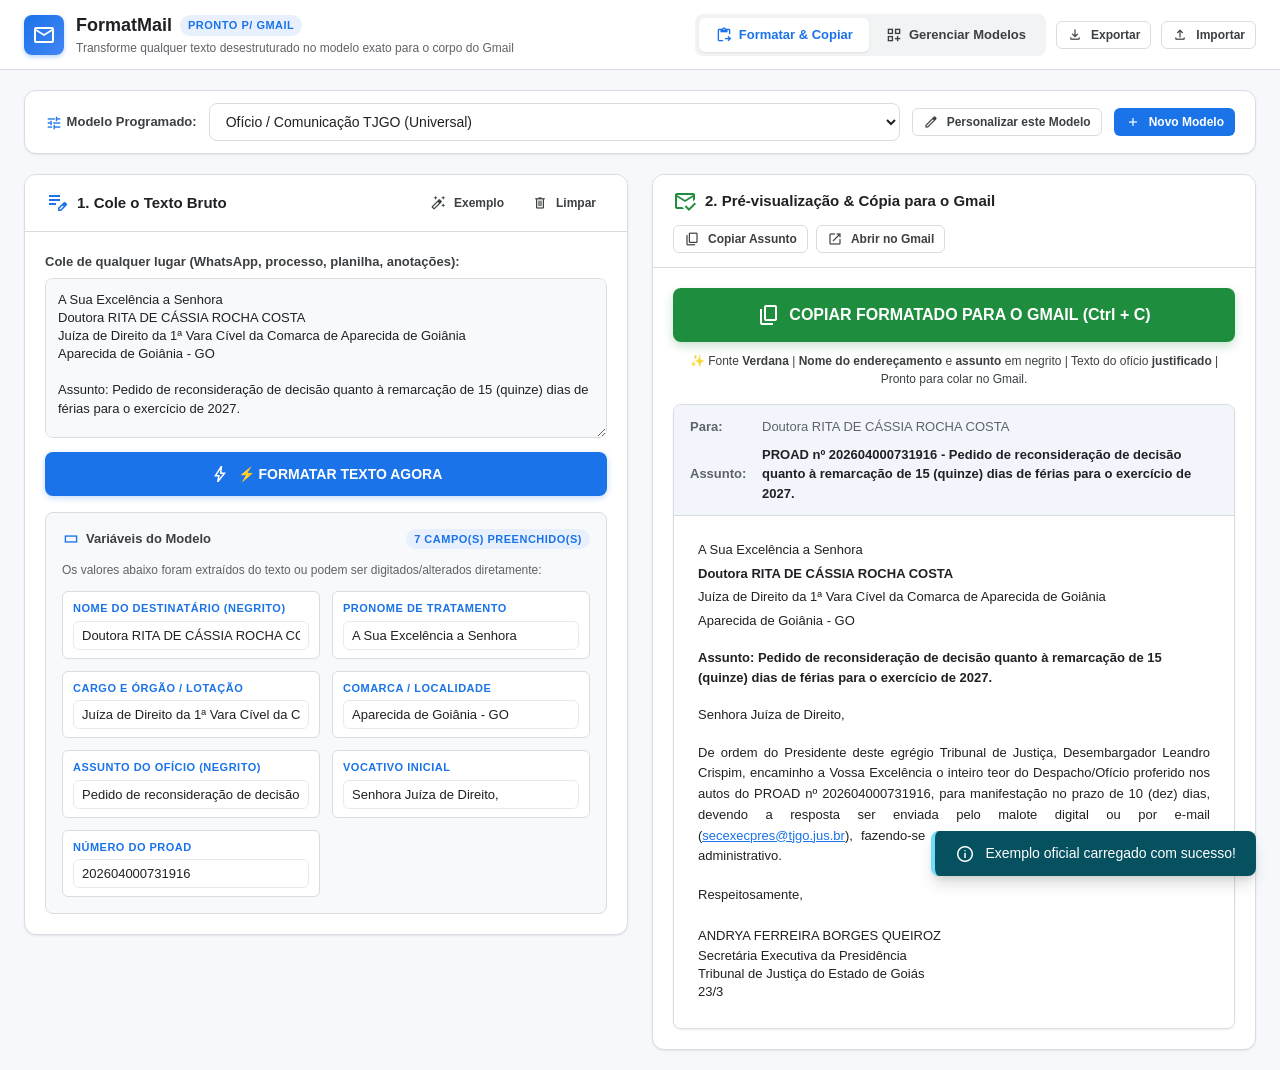
==== index.html @ 94cdde9f "Publicando FormatMail Pro no GitHub" ====
<!DOCTYPE html>
<html lang="pt-BR">
<head>
  <meta charset="UTF-8">
  <meta name="viewport" content="width=device-width, initial-scale=1.0">
  <title>Formatador de Texto para o Gmail</title>
  <link rel="stylesheet" href="styles.css">
  <!-- Ícones do Google Fonts / Material Symbols -->
  <link rel="stylesheet" href="https://fonts.googleapis.com/css2?family=Material+Symbols+Outlined:opsz,wght,FILL,GRAD@20..48,100..700,0..1,-50..200" />
</head>
<body>

  <!-- CABEÇALHO -->
  <header>
    <div class="header-container">
      <div class="brand">
        <div class="brand-icon">
          <span class="material-symbols-outlined">mail</span>
        </div>
        <div class="brand-text">
          <h1>FormatMail <span class="brand-badge">Pronto p/ Gmail</span></h1>
          <p>Transforme qualquer texto desestruturado no modelo exato para o corpo do Gmail</p>
        </div>
      </div>

      <div class="nav-actions">
        <div class="tabs">
          <button id="tabFormatBtn" class="tab-btn active" onclick="switchTab('format')">
            <span class="material-symbols-outlined" style="font-size: 18px;">content_paste_go</span> Formatar & Copiar
          </button>
          <button id="tabManageBtn" class="tab-btn" onclick="switchTab('manage')">
            <span class="material-symbols-outlined" style="font-size: 18px;">dashboard_customize</span> Gerenciar Modelos
          </button>
        </div>

        <button class="btn btn-outline btn-sm" onclick="exportData()" title="Fazer backup dos modelos em arquivo JSON">
          <span class="material-symbols-outlined" style="font-size: 16px;">download</span> Exportar
        </button>
        <button class="btn btn-outline btn-sm" onclick="triggerImport()" title="Importar modelos de um arquivo JSON">
          <span class="material-symbols-outlined" style="font-size: 16px;">upload</span> Importar
        </button>
        <input type="file" id="importFileInput" accept=".json" style="display:none" onchange="importData(event)">
      </div>
    </div>
  </header>

  <!-- CONTEÚDO PRINCIPAL -->
  <main>

    <!-- ABA 1: FORMATAR & COPIAR -->
    <section id="viewFormat">
      <!-- Barra do Modelo Selecionado -->
      <div class="template-bar">
        <label for="templateSelect">
          <span class="material-symbols-outlined" style="font-size: 18px; vertical-align: middle; color: var(--primary);">tune</span>
          Modelo Programado:
        </label>
        <select id="templateSelect" class="template-select" onchange="onTemplateChange()">
          <!-- Preenchido via JavaScript -->
        </select>
        <button class="btn btn-outline btn-sm" onclick="editCurrentTemplate()">
          <span class="material-symbols-outlined" style="font-size: 16px;">edit</span> Personalizar este Modelo
        </button>
        <button class="btn btn-primary btn-sm" onclick="createNewTemplateFromCurrent()">
          <span class="material-symbols-outlined" style="font-size: 16px;">add</span> Novo Modelo
        </button>
      </div>

      <div class="content-grid">
        <!-- COLUNA ESQUERDA: ENTRADA DE TEXTO E CAMPOS -->
        <div class="card">
          <div class="card-header">
            <div class="card-title">
              <span class="material-symbols-outlined" style="color: var(--primary);">edit_note</span>
              1. Cole o Texto Bruto
            </div>
            <div style="display: flex; gap: 6px;">
              <button class="btn btn-ghost btn-sm" onclick="loadSampleText()" title="Preencher com um exemplo de texto">
                <span class="material-symbols-outlined" style="font-size: 16px;">auto_fix_high</span> Exemplo
              </button>
              <button class="btn btn-ghost btn-sm" onclick="clearInputText()" title="Limpar todo o texto">
                <span class="material-symbols-outlined" style="font-size: 16px;">delete_outline</span> Limpar
              </button>
            </div>
          </div>

          <div class="card-body">
            <div class="input-group">
              <span class="input-label">
                Cole de qualquer lugar (WhatsApp, processo, planilha, anotações):
              </span>
              <textarea 
                id="rawTextInput" 
                class="textarea-raw" 
                placeholder="Cole de qualquer jeito. Exemplo:&#10;&#10;A Sua Excelência a Senhora&#10;ANAUARA CUNHA RODRIGUES&#10;Gestora master da UPJ das Varas Cíveis da Comarca de Rio Verde&#10;Rio Verde - GO&#10;&#10;Assunto: Agradecimento – Sugestão de aprimoramento da Plataforma AGAIA.&#10;&#10;Senhora Gestora,&#10;...&#10;&#10;O sistema detecta tudo automaticamente e monta no modelo oficial!"
                oninput="onRawInputChanged()"
                onpaste="setTimeout(onRawInputChanged, 50)"
              ></textarea>
              <button type="button" class="btn btn-primary" onclick="executeFormatting()" style="margin-top: 8px; width: 100%; font-weight: 700; padding: 11px; font-size: 14px; box-shadow: 0 2px 6px rgba(26,115,232,0.25);">
                <span class="material-symbols-outlined" style="font-size: 20px;">bolt</span>
                ⚡ FORMATAR TEXTO AGORA
              </button>
            </div>

            <!-- Campos Variáveis Detectados -->
            <div class="variables-container">
              <div class="variables-header">
                <div class="variables-title">
                  <span class="material-symbols-outlined" style="font-size: 18px; color: var(--primary);">variables</span>
                  Variáveis do Modelo
                </div>
                <span id="varsCountBadge" class="brand-badge">0 campos</span>
              </div>
              <p style="font-size: 12px; color: var(--gray-500); margin-bottom: 12px;">
                Os valores abaixo foram extraídos do texto ou podem ser digitados/alterados diretamente:
              </p>
              <div id="variablesFieldsGrid" class="variables-grid">
                <!-- Preenchido dinamicamente -->
              </div>
            </div>
          </div>
        </div>

        <!-- COLUNA DIREITA: PREVIEW DO GMAIL & BOTÃO DE CÓPIA -->
        <div class="card">
          <div class="card-header">
            <div class="card-title">
              <span class="material-symbols-outlined" style="color: var(--success);">mark_email_read</span>
              2. Pré-visualização & Cópia para o Gmail
            </div>
            <div style="display: flex; gap: 8px;">
              <button class="btn btn-outline btn-sm" onclick="copySubjectToClipboard()" title="Copiar apenas a linha de assunto do e-mail">
                <span class="material-symbols-outlined" style="font-size: 16px;">content_copy</span> Copiar Assunto
              </button>
              <button class="btn btn-outline btn-sm" onclick="openDirectlyInGmail()" title="Abrir janela de composição no Gmail com o texto pronto">
                <span class="material-symbols-outlined" style="font-size: 16px;">open_in_new</span> Abrir no Gmail
              </button>
            </div>
          </div>

          <div class="card-body">
            <!-- Botão Gigante de Cópia -->
            <button class="btn btn-success btn-lg" onclick="copyFormattedBodyToClipboard()" style="width: 100%; font-size: 16px; font-weight: 700; padding: 14px 20px; box-shadow: 0 4px 10px rgba(30,142,62,0.25);">
              <span class="material-symbols-outlined" style="font-size: 24px;">content_copy</span>
              COPIAR FORMATADO PARA O GMAIL (Ctrl + C)
            </button>
            <p style="font-size: 12px; color: var(--gray-700); text-align: center; margin-top: -6px; font-weight: 500;">
              ✨ Fonte <b>Verdana</b> | <b>Nome do endereçamento</b> e <b>assunto</b> em negrito | Texto do ofício <b>justificado</b> | Pronto para colar no Gmail.
            </p>

            <!-- Moldura Estilo Gmail -->
            <div class="gmail-preview-container">
              <div class="gmail-header-bar">
                <div class="gmail-meta-row">
                  <span class="gmail-meta-label">Para:</span>
                  <span id="previewRecipient" class="gmail-meta-value" style="color: var(--gray-500); font-weight: normal;">(Definido no Gmail ou no modelo)</span>
                </div>
                <div class="gmail-meta-row">
                  <span class="gmail-meta-label">Assunto:</span>
                  <span id="previewSubject" class="gmail-meta-value">-</span>
                </div>
              </div>

              <!-- Corpo do Gmail editável na pré-visualização -->
              <div id="gmailPreviewBody" class="gmail-body-area" contenteditable="true" oninput="onPreviewBodyEdited()" title="Você também pode editar diretamente aqui antes de copiar!">
                <!-- Conteúdo renderizado via JavaScript -->
              </div>
            </div>
          </div>
        </div>
      </div>
    </section>

    <!-- ABA 2: GERENCIAR & PROGRAMAR MODELOS -->
    <section id="viewManage" style="display: none;">
      <div class="card">
        <div class="card-header">
          <div class="card-title">
            <span class="material-symbols-outlined" style="color: var(--primary);">settings_suggest</span>
            Configuração e Programação de Modelos
          </div>
          <div style="display: flex; gap: 8px;">
            <button class="btn btn-outline btn-sm" onclick="resetDefaultTemplates()">
              <span class="material-symbols-outlined" style="font-size: 16px;">restart_alt</span> Restaurar Modelos Padrão
            </button>
            <button class="btn btn-primary btn-sm" onclick="createNewTemplate()">
              <span class="material-symbols-outlined" style="font-size: 16px;">add</span> Criar Novo Modelo
            </button>
          </div>
        </div>

        <div class="card-body">
          <div class="template-manager">
            <!-- Coluna de Seleção de Modelos -->
            <div>
              <h3 style="font-size: 13px; font-weight: 700; color: var(--gray-700); margin-bottom: 8px;">Seus Modelos Salvos:</h3>
              <div id="templatesListContainer" class="template-list">
                <!-- Preenchido via JavaScript -->
              </div>
            </div>

            <!-- Coluna do Editor do Modelo -->
            <div style="display: flex; flex-direction: column; gap: 14px;">
              <div style="display: flex; justify-content: space-between; align-items: center;">
                <h3 id="editingModelTitle" style="font-size: 15px; font-weight: 700; color: var(--gray-800);">Editar Modelo</h3>
                <div style="display: flex; gap: 8px;">
                  <button class="btn btn-outline btn-sm" onclick="duplicateCurrentTemplate()" title="Criar uma cópia deste modelo">
                    <span class="material-symbols-outlined" style="font-size: 16px;">content_copy</span> Duplicar
                  </button>
                  <button class="btn btn-danger btn-sm" onclick="deleteCurrentTemplate()" title="Excluir este modelo">
                    <span class="material-symbols-outlined" style="font-size: 16px;">delete</span> Excluir
                  </button>
                </div>
              </div>

              <!-- Metadados do Modelo -->
              <div style="display: grid; grid-template-columns: 1fr 1fr; gap: 12px;">
                <div class="input-group">
                  <label class="input-label" for="editTemplateName">Nome do Modelo:</label>
                  <input type="text" id="editTemplateName" class="var-input" placeholder="Ex: Comunicação Processual">
                </div>
                <div class="input-group">
                  <label class="input-label" for="editTemplateDesc">Descrição Rápida:</label>
                  <input type="text" id="editTemplateDesc" class="var-input" placeholder="Ex: Para intimações de advogados">
                </div>
              </div>

              <div class="input-group">
                <label class="input-label" for="editTemplateSubject">
                  Assunto Padrão para o Gmail (suporta variáveis como {processo}):
                </label>
                <input type="text" id="editTemplateSubject" class="var-input" placeholder="Ex: [TJGO] Notificação dos Autos nº {processo} - {nome}">
              </div>

              <!-- Tags de Variáveis Rápidas -->
              <div style="background-color: var(--gray-50); border: 1px solid var(--border); border-radius: var(--radius-md); padding: 12px;">
                <div style="display: flex; justify-content: space-between; align-items: center; margin-bottom: 8px;">
                  <span style="font-size: 12px; font-weight: 700; color: var(--gray-700);">
                    Inserir Variáveis no Texto (clique para inserir na posição do cursor):
                  </span>
                  <div style="display: flex; gap: 6px;">
                    <input type="text" id="newVarNameInput" placeholder="nome_campo" style="padding: 3px 8px; font-size: 12px; border: 1px solid var(--border); border-radius: 4px; width: 130px;">
                    <button class="btn btn-outline btn-sm" style="padding: 3px 8px; font-size: 11px;" onclick="addCustomVariableTag()">+ Criar Tag</button>
                  </div>
                </div>
                <div id="variableTagsContainer" style="display: flex; flex-wrap: wrap; gap: 8px;">
                  <!-- Tags dinâmicas -->
                </div>
              </div>

              <!-- Barra de Ferramentas de Formatação Rica -->
              <div class="input-group">
                <label class="input-label">Corpo Programado do E-mail:</label>
                
                <div class="editor-toolbar">
                  <button type="button" class="tool-btn" onclick="execEditorCmd('bold')" title="Negrito">
                    <b>B</b>
                  </button>
                  <button type="button" class="tool-btn" onclick="execEditorCmd('italic')" title="Itálico">
                    <i>I</i>
                  </button>
                  <button type="button" class="tool-btn" onclick="execEditorCmd('underline')" title="Sublinhado">
                    <u>U</u>
                  </button>
                  <div class="tool-sep"></div>
                  <button type="button" class="tool-btn" onclick="execEditorCmd('formatBlock', '<h3>')" title="Título">
                    Título
                  </button>
                  <button type="button" class="tool-btn" onclick="execEditorCmd('formatBlock', '<p>')" title="Parágrafo Normal">
                    Texto
                  </button>
                  <div class="tool-sep"></div>
                  <button type="button" class="tool-btn" onclick="execEditorCmd('insertUnorderedList')" title="Lista com Marcadores">
                    • Lista
                  </button>
                  <button type="button" class="tool-btn" onclick="execEditorCmd('insertOrderedList')" title="Lista Numerada">
                    1. Numérica
                  </button>
                  <div class="tool-sep"></div>
                  <button type="button" class="tool-btn" onclick="insertGmailQuoteBox()" title="Caixa de Destaque Azul (estilo Google)">
                    🟦 Caixa Destaque
                  </button>
                  <button type="button" class="tool-btn" onclick="insertGmailAlertBox()" title="Caixa de Aviso Amarela">
                    🟨 Caixa Alerta
                  </button>
                  <button type="button" class="tool-btn" onclick="insertGmailTable()" title="Tabela Estilizada">
                    📊 Tabela
                  </button>
                  <button type="button" class="tool-btn" onclick="insertGmailSignature()" title="Bloco de Assinatura">
                    ✍️ Assinatura
                  </button>
                </div>

                <!-- Editor Visual do Modelo -->
                <div id="templateBodyEditor" class="template-body-editor" contenteditable="true">
                  <!-- Conteúdo HTML do Modelo -->
                </div>
              </div>

              <!-- Regras Automáticas das Variáveis -->
              <div style="background-color: var(--gray-50); border: 1px solid var(--border); border-radius: var(--radius-md); padding: 14px;">
                <div style="font-size: 13px; font-weight: 700; color: var(--gray-700); margin-bottom: 8px;">
                  ⚙️ Regras de Limpeza / Formatação Automática por Campo:
                </div>
                <div id="varRulesContainer" style="display: flex; flex-direction: column; gap: 8px; font-size: 13px;">
                  <!-- Regras dinâmicas para cada variável encontrada -->
                </div>
              </div>

              <!-- Ações do Editor -->
              <div style="display: flex; justify-content: flex-end; gap: 12px; margin-top: 8px;">
                <button class="btn btn-outline" onclick="switchTab('format')">Cancelar / Voltar</button>
                <button class="btn btn-primary" onclick="saveCurrentTemplate()">
                  <span class="material-symbols-outlined" style="font-size: 18px;">save</span> Salvar Alterações no Modelo
                </button>
              </div>
            </div>
          </div>
        </div>
      </div>
    </section>

  </main>

  <!-- TOAST CONTAINER -->
  <div id="toastContainer" class="toast-container"></div>

  <!-- JAVASCRIPT -->
  <script src="app.js"></script>
</body>
</html>
---- styles.css ----
/* Estilos para o Formatador Gmail Express */
:root {
  --primary: #1a73e8;
  --primary-hover: #1557b0;
  --primary-light: #e8f0fe;
  --success: #1e8e3e;
  --success-hover: #137333;
  --success-light: #e6f4ea;
  --warning: #f9ab00;
  --warning-light: #fef7e0;
  --danger: #d93025;
  --danger-light: #fce8e6;
  --gray-50: #f8f9fa;
  --gray-100: #f1f3f4;
  --gray-200: #e8eaed;
  --gray-300: #dadce0;
  --gray-500: #5f6368;
  --gray-700: #3c4043;
  --gray-800: #202124;
  --border: #dadce0;
  --shadow-sm: 0 1px 2px 0 rgba(60,64,67,0.1);
  --shadow-md: 0 4px 6px -1px rgba(60,64,67,0.15), 0 2px 4px -1px rgba(60,64,67,0.1);
  --shadow-lg: 0 10px 15px -3px rgba(60,64,67,0.2), 0 4px 6px -2px rgba(60,64,67,0.1);
  --radius-sm: 6px;
  --radius-md: 8px;
  --radius-lg: 12px;
}

* {
  box-sizing: border-box;
  margin: 0;
  padding: 0;
}

body {
  font-family: -apple-system, BlinkMacSystemFont, "Segoe UI", Roboto, "Helvetica Neue", Arial, sans-serif;
  background-color: #f6f8fc;
  color: var(--gray-800);
  line-height: 1.5;
  min-height: 100vh;
  display: flex;
  flex-direction: column;
}

/* Header */
header {
  background-color: #ffffff;
  border-bottom: 1px solid var(--border);
  padding: 12px 24px;
  position: sticky;
  top: 0;
  z-index: 100;
}

.header-container {
  max-width: 1600px;
  margin: 0 auto;
  display: flex;
  justify-content: space-between;
  align-items: center;
  flex-wrap: wrap;
  gap: 16px;
}

.brand {
  display: flex;
  align-items: center;
  gap: 12px;
}

.brand-icon {
  width: 40px;
  height: 40px;
  background: linear-gradient(135deg, #1a73e8, #4285f4);
  color: white;
  border-radius: var(--radius-md);
  display: flex;
  align-items: center;
  justify-content: center;
  font-size: 22px;
  box-shadow: 0 2px 4px rgba(26,115,232,0.3);
}

.brand-text h1 {
  font-size: 18px;
  font-weight: 700;
  color: var(--gray-800);
  display: flex;
  align-items: center;
  gap: 8px;
}

.brand-badge {
  font-size: 11px;
  font-weight: 600;
  background-color: var(--primary-light);
  color: var(--primary);
  padding: 2px 8px;
  border-radius: 12px;
  text-transform: uppercase;
  letter-spacing: 0.5px;
}

.brand-text p {
  font-size: 12px;
  color: var(--gray-500);
}

.nav-actions {
  display: flex;
  align-items: center;
  gap: 10px;
}

/* Tabs */
.tabs {
  display: flex;
  background-color: var(--gray-100);
  padding: 4px;
  border-radius: var(--radius-md);
}

.tab-btn {
  padding: 8px 16px;
  font-size: 13px;
  font-weight: 600;
  border: none;
  background: transparent;
  color: var(--gray-700);
  border-radius: var(--radius-sm);
  cursor: pointer;
  display: flex;
  align-items: center;
  gap: 6px;
  transition: all 0.2s ease;
}

.tab-btn.active {
  background-color: #ffffff;
  color: var(--primary);
  box-shadow: var(--shadow-sm);
}

.tab-btn:hover:not(.active) {
  color: var(--gray-800);
  background-color: rgba(255,255,255,0.5);
}

/* Botões */
.btn {
  display: inline-flex;
  align-items: center;
  justify-content: center;
  gap: 8px;
  padding: 8px 16px;
  font-size: 13px;
  font-weight: 600;
  border-radius: var(--radius-md);
  border: 1px solid transparent;
  cursor: pointer;
  transition: all 0.2s ease;
  white-space: nowrap;
}

.btn-primary {
  background-color: var(--primary);
  color: #ffffff;
}
.btn-primary:hover {
  background-color: var(--primary-hover);
  box-shadow: 0 2px 4px rgba(26,115,232,0.3);
}

.btn-success {
  background-color: var(--success);
  color: #ffffff;
}
.btn-success:hover {
  background-color: var(--success-hover);
  box-shadow: 0 2px 4px rgba(30,142,62,0.3);
}

.btn-outline {
  background-color: #ffffff;
  border-color: var(--border);
  color: var(--gray-700);
}
.btn-outline:hover {
  background-color: var(--gray-50);
  border-color: var(--gray-500);
  color: var(--gray-800);
}

.btn-ghost {
  background: transparent;
  color: var(--gray-700);
}
.btn-ghost:hover {
  background-color: var(--gray-100);
  color: var(--gray-800);
}

.btn-danger {
  background-color: var(--danger-light);
  color: var(--danger);
  border-color: rgba(217,48,37,0.2);
}
.btn-danger:hover {
  background-color: var(--danger);
  color: #ffffff;
}

.btn-sm {
  padding: 5px 10px;
  font-size: 12px;
  border-radius: var(--radius-sm);
}

.btn-lg {
  padding: 12px 24px;
  font-size: 15px;
}

/* Layout Principal */
main {
  flex: 1;
  max-width: 1600px;
  margin: 0 auto;
  width: 100%;
  padding: 20px 24px;
}

.content-grid {
  display: grid;
  grid-template-columns: 1fr 1fr;
  gap: 24px;
  align-items: start;
}

@media (max-width: 1100px) {
  .content-grid {
    grid-template-columns: 1fr;
  }
}

/* Card */
.card {
  background-color: #ffffff;
  border: 1px solid var(--border);
  border-radius: var(--radius-lg);
  box-shadow: var(--shadow-sm);
  overflow: hidden;
  display: flex;
  flex-direction: column;
}

.card-header {
  padding: 14px 20px;
  background-color: #ffffff;
  border-bottom: 1px solid var(--border);
  display: flex;
  justify-content: space-between;
  align-items: center;
  flex-wrap: wrap;
  gap: 12px;
}

.card-title {
  font-size: 15px;
  font-weight: 700;
  color: var(--gray-800);
  display: flex;
  align-items: center;
  gap: 8px;
}

.card-body {
  padding: 20px;
  display: flex;
  flex-direction: column;
  gap: 16px;
}

/* Template Selector Bar */
.template-bar {
  display: flex;
  align-items: center;
  gap: 12px;
  background-color: #ffffff;
  padding: 12px 20px;
  border-radius: var(--radius-lg);
  border: 1px solid var(--border);
  margin-bottom: 20px;
  box-shadow: var(--shadow-sm);
  flex-wrap: wrap;
}

.template-bar label {
  font-size: 13px;
  font-weight: 700;
  color: var(--gray-700);
  white-space: nowrap;
}

.template-select {
  flex: 1;
  min-width: 250px;
  padding: 9px 12px;
  border-radius: var(--radius-md);
  border: 1px solid var(--border);
  font-size: 14px;
  color: var(--gray-800);
  background-color: #ffffff;
  outline: none;
  font-weight: 500;
  transition: border-color 0.2s;
}

.template-select:focus {
  border-color: var(--primary);
  box-shadow: 0 0 0 2px var(--primary-light);
}

/* Entrada de Texto */
.input-group {
  display: flex;
  flex-direction: column;
  gap: 6px;
}

.input-label {
  font-size: 13px;
  font-weight: 600;
  color: var(--gray-700);
  display: flex;
  justify-content: space-between;
  align-items: center;
}

.textarea-raw {
  width: 100%;
  min-height: 160px;
  padding: 12px;
  border: 1px solid var(--border);
  border-radius: var(--radius-md);
  font-family: inherit;
  font-size: 13px;
  color: var(--gray-800);
  resize: vertical;
  background-color: var(--gray-50);
  transition: all 0.2s ease;
  line-height: 1.4;
}

.textarea-raw:focus {
  outline: none;
  background-color: #ffffff;
  border-color: var(--primary);
  box-shadow: 0 0 0 3px var(--primary-light);
}

/* Campos de Variáveis Extraídas */
.variables-container {
  border: 1px solid var(--border);
  border-radius: var(--radius-md);
  background-color: var(--gray-50);
  padding: 16px;
}

.variables-header {
  display: flex;
  justify-content: space-between;
  align-items: center;
  margin-bottom: 12px;
}

.variables-title {
  font-size: 13px;
  font-weight: 700;
  color: var(--gray-700);
  display: flex;
  align-items: center;
  gap: 6px;
}

.variables-grid {
  display: grid;
  grid-template-columns: repeat(auto-fill, minmax(240px, 1fr));
  gap: 12px;
}

.var-field {
  display: flex;
  flex-direction: column;
  gap: 4px;
  background: #ffffff;
  padding: 8px 10px;
  border-radius: var(--radius-sm);
  border: 1px solid var(--border);
}

.var-field-name {
  font-size: 11px;
  font-weight: 700;
  color: var(--primary);
  text-transform: uppercase;
  letter-spacing: 0.5px;
  display: flex;
  justify-content: space-between;
}

.var-input {
  width: 100%;
  padding: 6px 8px;
  border: 1px solid var(--gray-200);
  border-radius: var(--radius-sm);
  font-size: 13px;
  color: var(--gray-800);
  outline: none;
  background-color: #ffffff;
  font-family: inherit;
}

.var-input:focus {
  border-color: var(--primary);
  box-shadow: 0 0 0 2px var(--primary-light);
}

/* Preview do Gmail */
.gmail-preview-container {
  border: 1px solid var(--border);
  border-radius: var(--radius-md);
  background: #ffffff;
  box-shadow: var(--shadow-sm);
  display: flex;
  flex-direction: column;
  overflow: hidden;
}

.gmail-header-bar {
  background-color: #f2f6fc;
  padding: 12px 16px;
  border-bottom: 1px solid var(--border);
  display: flex;
  flex-direction: column;
  gap: 8px;
}

.gmail-meta-row {
  display: flex;
  align-items: center;
  gap: 12px;
  font-size: 13px;
}

.gmail-meta-label {
  color: var(--gray-500);
  font-weight: 600;
  width: 60px;
}

.gmail-meta-value {
  color: var(--gray-800);
  font-weight: 600;
  flex: 1;
}

.gmail-body-area {
  padding: 24px;
  min-height: 380px;
  max-height: 550px;
  overflow-y: auto;
  font-family: Verdana, Geneva, sans-serif;
  font-size: 13px;
  line-height: 1.6;
  color: #202124;
  outline: none;
  background-color: #ffffff;
}

.gmail-body-area:focus {
  background-color: #fafbfd;
}

/* Estilos de conteúdo interno do Gmail */
.gmail-quote-box {
  background-color: #f1f3f4;
  border-left: 4px solid #1a73e8;
  padding: 12px 16px;
  margin: 14px 0;
  border-radius: 0 6px 6px 0;
  color: #3c4043;
}

.gmail-alert-box {
  background-color: #fef7e0;
  border-left: 4px solid #f9ab00;
  padding: 12px 16px;
  margin: 14px 0;
  border-radius: 0 6px 6px 0;
  color: #5f370e;
}

.gmail-table {
  width: 100%;
  border-collapse: collapse;
  margin: 14px 0;
  font-size: 13px;
}

.gmail-table th {
  background-color: #f1f3f4;
  color: #202124;
  font-weight: 600;
  padding: 10px 12px;
  border: 1px solid #dadce0;
  text-align: left;
}

.gmail-table td {
  padding: 8px 12px;
  border: 1px solid #dadce0;
  color: #3c4043;
}

.gmail-table tr:nth-child(even) td {
  background-color: #f8f9fa;
}

.gmail-signature {
  margin-top: 24px;
  padding-top: 14px;
  border-top: 1px solid #e0e0e0;
  color: #5f6368;
  font-size: 13px;
  line-height: 1.4;
}

/* Editor de Modelos (Gerenciador) */
.template-manager {
  display: grid;
  grid-template-columns: 320px 1fr;
  gap: 24px;
}

@media (max-width: 900px) {
  .template-manager {
    grid-template-columns: 1fr;
  }
}

.template-list {
  display: flex;
  flex-direction: column;
  gap: 8px;
  max-height: 600px;
  overflow-y: auto;
}

.template-list-item {
  padding: 12px 16px;
  border: 1px solid var(--border);
  border-radius: var(--radius-md);
  background-color: #ffffff;
  cursor: pointer;
  transition: all 0.2s ease;
  display: flex;
  justify-content: space-between;
  align-items: center;
}

.template-list-item:hover {
  border-color: var(--primary);
  background-color: var(--gray-50);
}

.template-list-item.active {
  border-color: var(--primary);
  background-color: var(--primary-light);
}

.template-item-title {
  font-weight: 600;
  font-size: 14px;
  color: var(--gray-800);
}

.template-item-desc {
  font-size: 12px;
  color: var(--gray-500);
  margin-top: 2px;
}

.editor-toolbar {
  display: flex;
  flex-wrap: wrap;
  gap: 6px;
  padding: 8px;
  background-color: var(--gray-100);
  border: 1px solid var(--border);
  border-radius: var(--radius-md) var(--radius-md) 0 0;
  border-bottom: none;
}

.tool-btn {
  background: #ffffff;
  border: 1px solid var(--gray-300);
  border-radius: var(--radius-sm);
  padding: 5px 10px;
  font-size: 12px;
  cursor: pointer;
  color: var(--gray-700);
  font-weight: 600;
  display: flex;
  align-items: center;
  gap: 4px;
  transition: all 0.15s;
}

.tool-btn:hover {
  background-color: var(--gray-50);
  border-color: var(--gray-500);
  color: var(--gray-800);
}

.tool-sep {
  width: 1px;
  background-color: var(--gray-300);
  margin: 0 4px;
}

.template-body-editor {
  min-height: 300px;
  padding: 16px;
  border: 1px solid var(--border);
  border-radius: 0 0 var(--radius-md) var(--radius-md);
  font-family: inherit;
  font-size: 14px;
  line-height: 1.6;
  background-color: #ffffff;
  outline: none;
  overflow-y: auto;
}

.template-body-editor:focus {
  border-color: var(--primary);
  box-shadow: 0 0 0 2px var(--primary-light);
}

/* Toast Notification */
.toast-container {
  position: fixed;
  bottom: 24px;
  right: 24px;
  z-index: 1000;
  display: flex;
  flex-direction: column;
  gap: 8px;
  pointer-events: none;
}

.toast {
  background-color: #323232;
  color: #ffffff;
  padding: 12px 20px;
  border-radius: var(--radius-md);
  font-size: 14px;
  font-weight: 500;
  box-shadow: var(--shadow-lg);
  display: flex;
  align-items: center;
  gap: 10px;
  animation: slideIn 0.3s cubic-bezier(0.16, 1, 0.3, 1) forwards;
  pointer-events: auto;
}

.toast.toast-success {
  background-color: #0f5132;
  border-left: 4px solid #75b798;
}

.toast.toast-info {
  background-color: #055160;
  border-left: 4px solid #6edff6;
}

@keyframes slideIn {
  from {
    opacity: 0;
    transform: translateY(20px);
  }
  to {
    opacity: 1;
    transform: translateY(0);
  }
}

/* Modals */
.modal-overlay {
  position: fixed;
  inset: 0;
  background-color: rgba(32,33,36,0.6);
  backdrop-filter: blur(2px);
  display: flex;
  align-items: center;
  justify-content: center;
  z-index: 500;
  padding: 16px;
}

.modal-content {
  background: #ffffff;
  border-radius: var(--radius-lg);
  max-width: 600px;
  width: 100%;
  box-shadow: var(--shadow-lg);
  overflow: hidden;
  display: flex;
  flex-direction: column;
  animation: modalScale 0.2s ease-out;
}

@keyframes modalScale {
  from { opacity: 0; transform: scale(0.96); }
  to { opacity: 1; transform: scale(1); }
}

.modal-header {
  padding: 16px 20px;
  border-bottom: 1px solid var(--border);
  display: flex;
  justify-content: space-between;
  align-items: center;
}

.modal-title {
  font-size: 16px;
  font-weight: 700;
  color: var(--gray-800);
}

.modal-body {
  padding: 20px;
  display: flex;
  flex-direction: column;
  gap: 16px;
  max-height: 70vh;
  overflow-y: auto;
}

.modal-footer {
  padding: 14px 20px;
  border-top: 1px solid var(--border);
  display: flex;
  justify-content: flex-end;
  gap: 10px;
  background-color: var(--gray-50);
}

.tag-badge {
  display: inline-flex;
  align-items: center;
  gap: 4px;
  background-color: var(--primary-light);
  color: var(--primary);
  padding: 4px 10px;
  border-radius: 12px;
  font-size: 12px;
  font-weight: 600;
  cursor: pointer;
  user-select: none;
  transition: all 0.15s;
}

.tag-badge:hover {
  background-color: #d2e3fc;
  transform: translateY(-1px);
}

.badge-counter {
  background: var(--primary);
  color: white;
  border-radius: 10px;
  padding: 1px 6px;
  font-size: 11px;
  font-weight: 700;
}
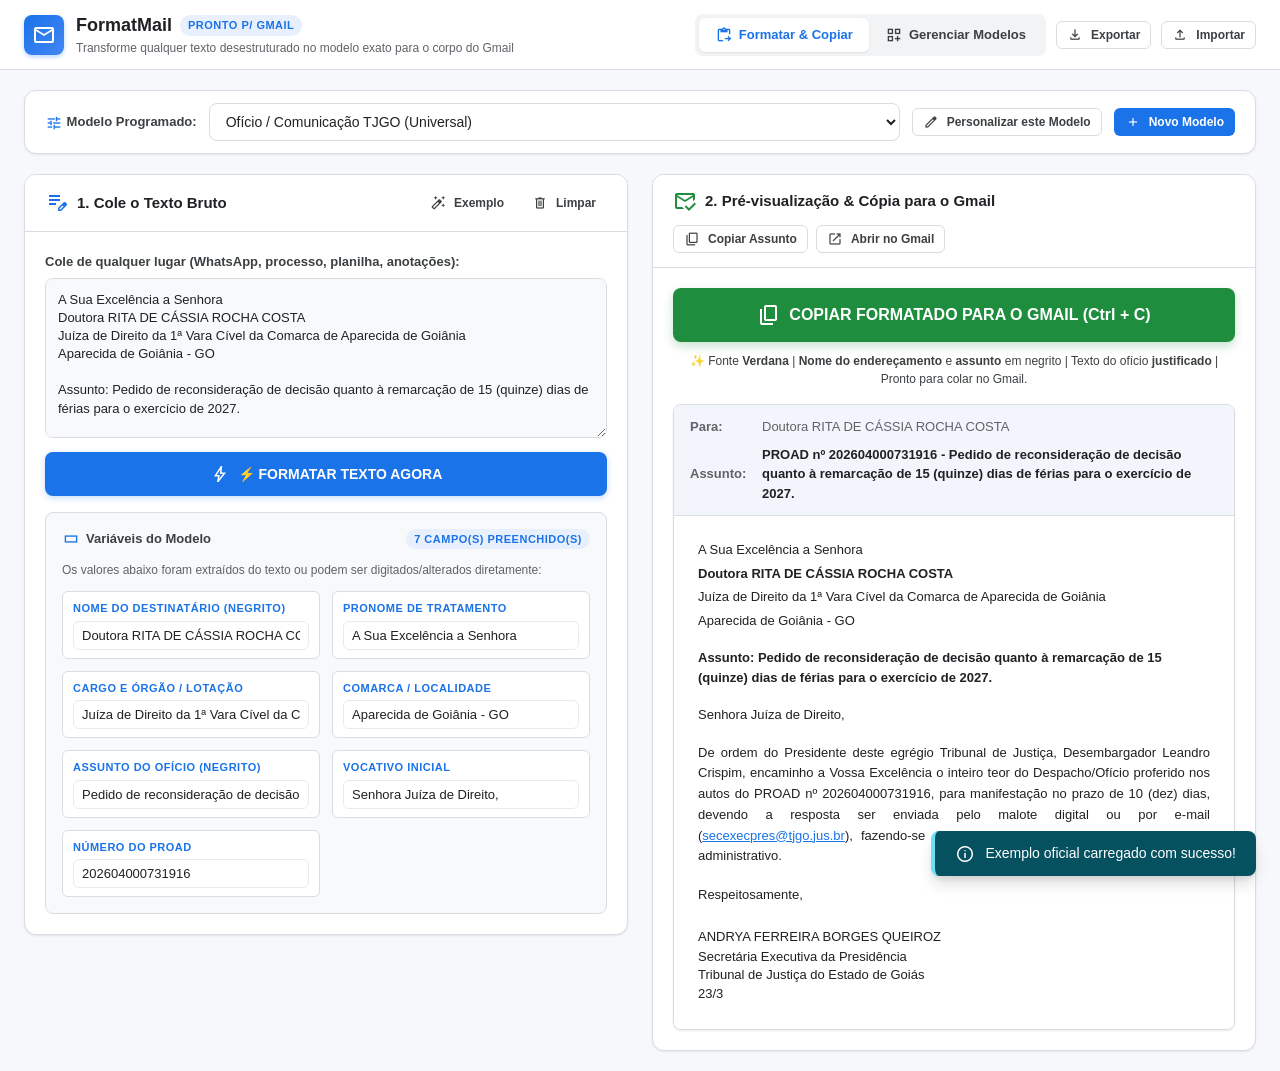
==== commit 3e152d10: "Corrigir texto justificado, divisao de paragrafos e deteccao de assinatura" ====
--- a/index.html
+++ b/index.html
@@ -4,7 +4,7 @@
   <meta charset="UTF-8">
   <meta name="viewport" content="width=device-width, initial-scale=1.0">
   <title>Formatador de Texto para o Gmail</title>
-  <link rel="stylesheet" href="styles.css">
+  <link rel="stylesheet" href="styles.css?v=5.1">
   <!-- Ícones do Google Fonts / Material Symbols -->
   <link rel="stylesheet" href="https://fonts.googleapis.com/css2?family=Material+Symbols+Outlined:opsz,wght,FILL,GRAD@20..48,100..700,0..1,-50..200" />
 </head>
@@ -326,6 +326,6 @@
   <div id="toastContainer" class="toast-container"></div>
 
   <!-- JAVASCRIPT -->
-  <script src="app.js"></script>
+  <script src="app.js?v=5.1"></script>
 </body>
 </html>
--- a/styles.css
+++ b/styles.css
@@ -482,6 +482,15 @@
   background-color: #fafbfd;
 }
 
+.gmail-body-area p.justificado,
+.gmail-body-area .corpo-paragrafo,
+.gmail-body-area p.corpo-paragrafo,
+.gmail-body-area .fecho-paragrafo {
+  text-align: justify !important;
+  text-justify: inter-word !important;
+}
+
+
 /* Estilos de conteúdo interno do Gmail */
 .gmail-quote-box {
   background-color: #f1f3f4;
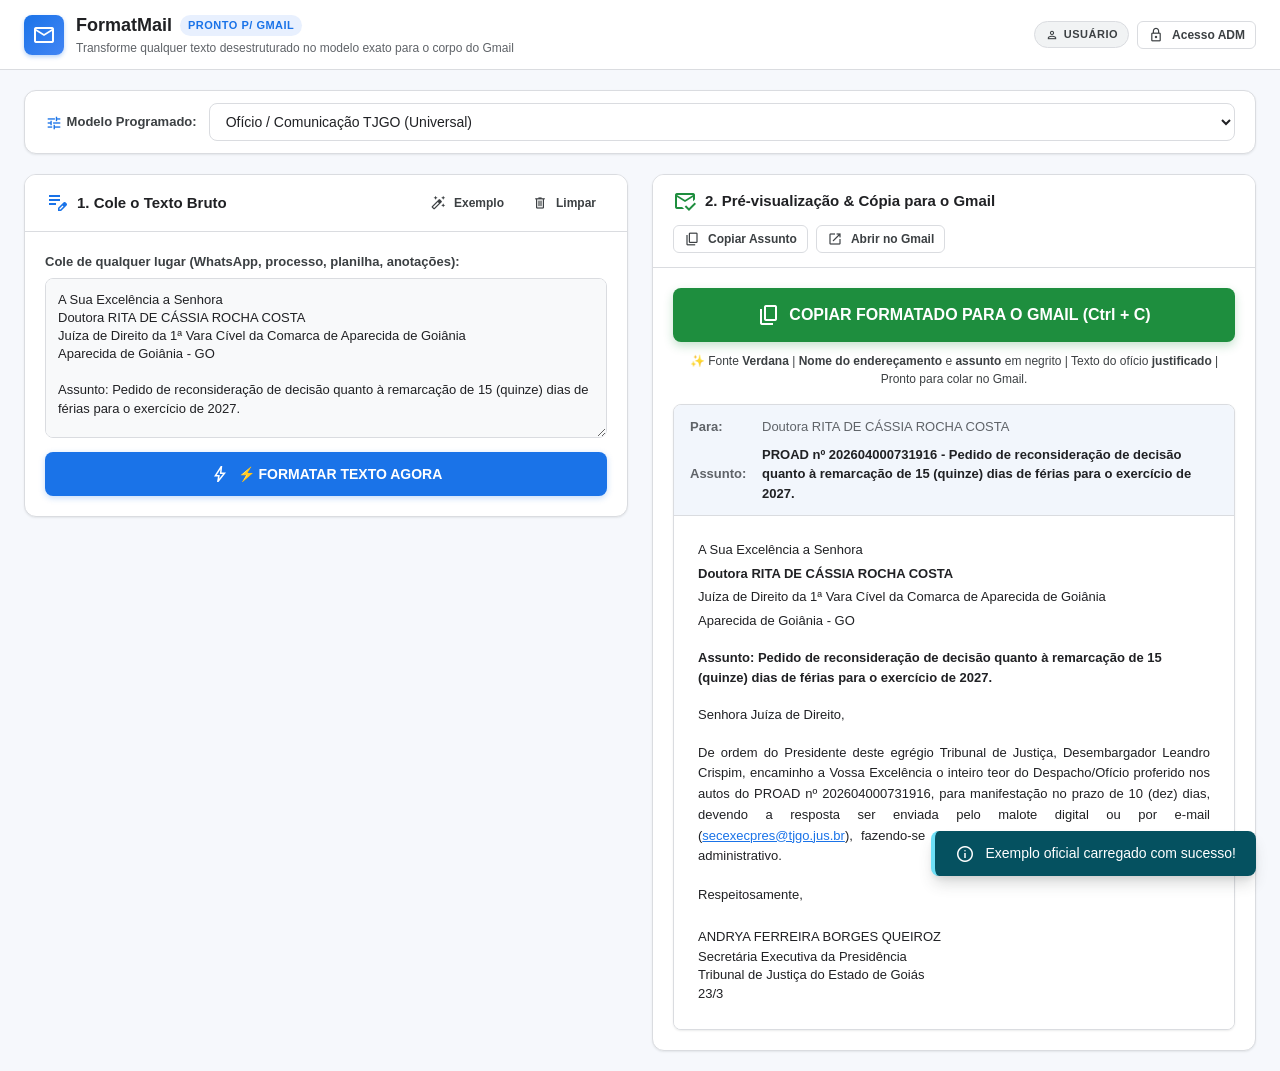
==== commit 45289a7f: "Implementar separacao de perfil ADM e Usuario com protecao por senha" ====
--- a/index.html
+++ b/index.html
@@ -4,7 +4,7 @@
   <meta charset="UTF-8">
   <meta name="viewport" content="width=device-width, initial-scale=1.0">
   <title>Formatador de Texto para o Gmail</title>
-  <link rel="stylesheet" href="styles.css?v=5.1">
+  <link rel="stylesheet" href="styles.css?v=5.2">
   <!-- Ícones do Google Fonts / Material Symbols -->
   <link rel="stylesheet" href="https://fonts.googleapis.com/css2?family=Material+Symbols+Outlined:opsz,wght,FILL,GRAD@20..48,100..700,0..1,-50..200" />
 </head>
@@ -24,7 +24,12 @@
       </div>
 
       <div class="nav-actions">
-        <div class="tabs">
+        <!-- Status de Perfil ADM / Usuário -->
+        <div id="authStatusBox" style="display: flex; align-items: center; gap: 8px;">
+          <!-- Injetado dinamicamente via JS -->
+        </div>
+
+        <div class="tabs admin-only">
           <button id="tabFormatBtn" class="tab-btn active" onclick="switchTab('format')">
             <span class="material-symbols-outlined" style="font-size: 18px;">content_paste_go</span> Formatar & Copiar
           </button>
@@ -33,10 +38,10 @@
           </button>
         </div>
 
-        <button class="btn btn-outline btn-sm" onclick="exportData()" title="Fazer backup dos modelos em arquivo JSON">
+        <button class="btn btn-outline btn-sm admin-only" onclick="exportData()" title="Fazer backup dos modelos em arquivo JSON">
           <span class="material-symbols-outlined" style="font-size: 16px;">download</span> Exportar
         </button>
-        <button class="btn btn-outline btn-sm" onclick="triggerImport()" title="Importar modelos de um arquivo JSON">
+        <button class="btn btn-outline btn-sm admin-only" onclick="triggerImport()" title="Importar modelos de um arquivo JSON">
           <span class="material-symbols-outlined" style="font-size: 16px;">upload</span> Importar
         </button>
         <input type="file" id="importFileInput" accept=".json" style="display:none" onchange="importData(event)">
@@ -58,10 +63,10 @@
         <select id="templateSelect" class="template-select" onchange="onTemplateChange()">
           <!-- Preenchido via JavaScript -->
         </select>
-        <button class="btn btn-outline btn-sm" onclick="editCurrentTemplate()">
+        <button class="btn btn-outline btn-sm admin-only" onclick="editCurrentTemplate()">
           <span class="material-symbols-outlined" style="font-size: 16px;">edit</span> Personalizar este Modelo
         </button>
-        <button class="btn btn-primary btn-sm" onclick="createNewTemplateFromCurrent()">
+        <button class="btn btn-primary btn-sm admin-only" onclick="createNewTemplateFromCurrent()">
           <span class="material-symbols-outlined" style="font-size: 16px;">add</span> Novo Modelo
         </button>
       </div>
@@ -102,8 +107,8 @@
               </button>
             </div>
 
-            <!-- Campos Variáveis Detectados -->
-            <div class="variables-container">
+            <!-- Campos Variáveis Detectados (Apenas ADM pode alterar manualmente) -->
+            <div class="variables-container admin-only">
               <div class="variables-header">
                 <div class="variables-title">
                   <span class="material-symbols-outlined" style="font-size: 18px; color: var(--primary);">variables</span>
@@ -322,10 +327,87 @@
 
   </main>
 
+  <!-- MODAL DE ACESSO ADM -->
+  <div id="adminAuthModal" class="modal-overlay" style="display: none;">
+    <div class="modal-content" style="max-width: 440px;">
+      <div class="modal-header">
+        <div style="display: flex; align-items: center; gap: 8px; font-weight: 700; font-size: 15px; color: var(--gray-800);">
+          <span class="material-symbols-outlined" style="color: var(--primary);">admin_panel_settings</span>
+          Acesso de Administrador
+        </div>
+        <button class="btn btn-ghost btn-sm" onclick="closeAdminModal()">✕</button>
+      </div>
+      <div class="modal-body" style="padding: 20px;">
+        <p style="font-size: 13px; color: var(--gray-700); margin-bottom: 12px; line-height: 1.5;">
+          Digite a senha de administrador para liberar a edição de modelos, personalização e variáveis:
+        </p>
+        <div class="input-group">
+          <input 
+            type="password" 
+            id="adminPasswordInput" 
+            class="var-input" 
+            placeholder="Senha do ADM (Padrão: admin123)" 
+            style="width: 100%;" 
+            onkeydown="if(event.key==='Enter') verifyAdminPassword()"
+          >
+        </div>
+        <label style="display: flex; align-items: center; gap: 8px; font-size: 12px; color: var(--gray-700); cursor: pointer; margin-top: 10px;">
+          <input type="checkbox" id="rememberAdminCheckbox">
+          Manter conectado como Administrador neste navegador
+        </label>
+        <div id="adminAuthError" style="color: var(--danger); font-size: 12px; margin-top: 8px; display: none; font-weight: 600;">
+          ⚠️ Senha incorreta. Tente novamente.
+        </div>
+      </div>
+      <div class="modal-footer">
+        <button class="btn btn-outline btn-sm" onclick="closeAdminModal()">Cancelar</button>
+        <button class="btn btn-primary btn-sm" onclick="verifyAdminPassword()">
+          <span class="material-symbols-outlined" style="font-size: 16px;">lock_open</span>
+          Entrar como ADM
+        </button>
+      </div>
+    </div>
+  </div>
+
+  <!-- MODAL ALTERAR SENHA ADM -->
+  <div id="changePwdModal" class="modal-overlay" style="display: none;">
+    <div class="modal-content" style="max-width: 440px;">
+      <div class="modal-header">
+        <div style="display: flex; align-items: center; gap: 8px; font-weight: 700; font-size: 15px; color: var(--gray-800);">
+          <span class="material-symbols-outlined" style="color: var(--primary);">password</span>
+          Alterar Senha do Administrador
+        </div>
+        <button class="btn btn-ghost btn-sm" onclick="closeChangePwdModal()">✕</button>
+      </div>
+      <div class="modal-body" style="padding: 20px;">
+        <div class="input-group" style="margin-bottom: 12px;">
+          <label class="input-label" for="currentAdminPwd">Senha Atual:</label>
+          <input type="password" id="currentAdminPwd" class="var-input" placeholder="Digite a senha atual" style="width: 100%;">
+        </div>
+        <div class="input-group" style="margin-bottom: 12px;">
+          <label class="input-label" for="newAdminPwd">Nova Senha:</label>
+          <input type="password" id="newAdminPwd" class="var-input" placeholder="Digite a nova senha (mínimo 4 caracteres)" style="width: 100%;">
+        </div>
+        <div class="input-group">
+          <label class="input-label" for="confirmAdminPwd">Confirme a Nova Senha:</label>
+          <input type="password" id="confirmAdminPwd" class="var-input" placeholder="Repita a nova senha" style="width: 100%;" onkeydown="if(event.key==='Enter') saveNewAdminPassword()">
+        </div>
+        <div id="changePwdError" style="color: var(--danger); font-size: 12px; margin-top: 8px; display: none; font-weight: 600;"></div>
+      </div>
+      <div class="modal-footer">
+        <button class="btn btn-outline btn-sm" onclick="closeChangePwdModal()">Cancelar</button>
+        <button class="btn btn-primary btn-sm" onclick="saveNewAdminPassword()">
+          <span class="material-symbols-outlined" style="font-size: 16px;">save</span>
+          Salvar Nova Senha
+        </button>
+      </div>
+    </div>
+  </div>
+
   <!-- TOAST CONTAINER -->
   <div id="toastContainer" class="toast-container"></div>
 
   <!-- JAVASCRIPT -->
-  <script src="app.js?v=5.1"></script>
+  <script src="app.js?v=5.2"></script>
 </body>
 </html>
--- a/styles.css
+++ b/styles.css
@@ -794,3 +794,41 @@
   font-size: 11px;
   font-weight: 700;
 }
+
+/* Perfis de Acesso (ADM vs Usuário Operador) */
+body:not(.is-admin) .admin-only {
+  display: none !important;
+}
+
+body:not(.is-admin) .gmail-body-area {
+  cursor: default;
+}
+
+body.is-admin .user-only {
+  display: none !important;
+}
+
+.auth-badge {
+  font-size: 11px;
+  font-weight: 700;
+  padding: 4px 10px;
+  border-radius: 20px;
+  display: inline-flex;
+  align-items: center;
+  gap: 5px;
+  text-transform: uppercase;
+  letter-spacing: 0.5px;
+}
+
+.auth-badge.user {
+  background-color: var(--gray-100);
+  color: var(--gray-700);
+  border: 1px solid var(--border);
+}
+
+.auth-badge.admin {
+  background-color: #fef7e0;
+  color: #b06000;
+  border: 1px solid rgba(249, 171, 0, 0.5);
+}
+
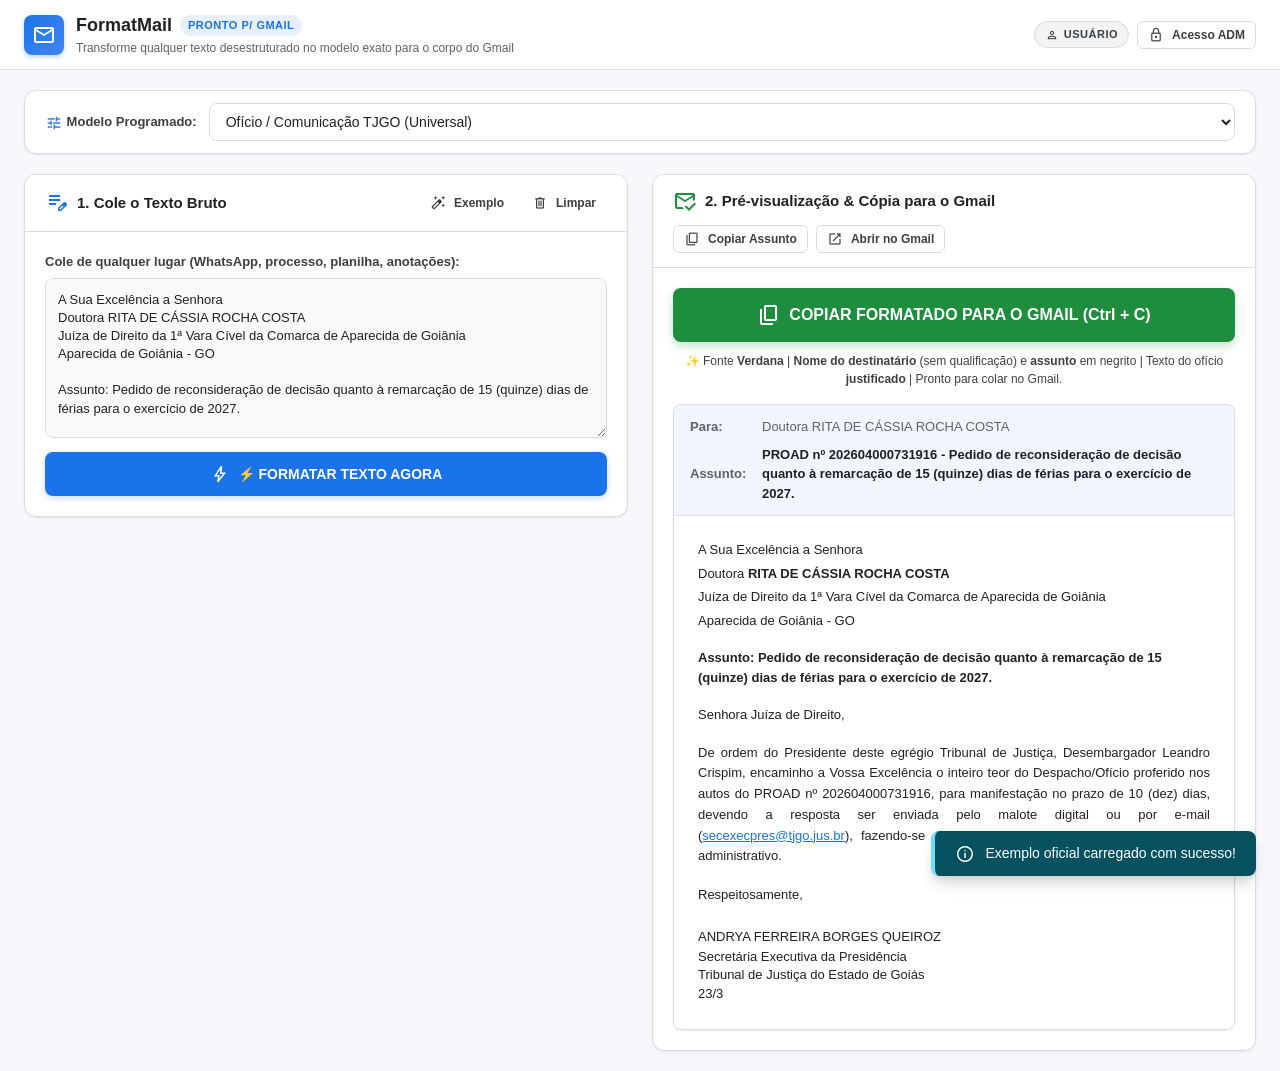
==== commit 5611f01d: "Remover negrito da qualificacao do destinatario mantendo negrito apenas no nome" ====
--- a/index.html
+++ b/index.html
@@ -4,7 +4,7 @@
   <meta charset="UTF-8">
   <meta name="viewport" content="width=device-width, initial-scale=1.0">
   <title>Formatador de Texto para o Gmail</title>
-  <link rel="stylesheet" href="styles.css?v=5.2">
+  <link rel="stylesheet" href="styles.css?v=5.3">
   <!-- Ícones do Google Fonts / Material Symbols -->
   <link rel="stylesheet" href="https://fonts.googleapis.com/css2?family=Material+Symbols+Outlined:opsz,wght,FILL,GRAD@20..48,100..700,0..1,-50..200" />
 </head>
@@ -150,7 +150,7 @@
               COPIAR FORMATADO PARA O GMAIL (Ctrl + C)
             </button>
             <p style="font-size: 12px; color: var(--gray-700); text-align: center; margin-top: -6px; font-weight: 500;">
-              ✨ Fonte <b>Verdana</b> | <b>Nome do endereçamento</b> e <b>assunto</b> em negrito | Texto do ofício <b>justificado</b> | Pronto para colar no Gmail.
+              ✨ Fonte <b>Verdana</b> | <b>Nome do destinatário</b> (sem qualificação) e <b>assunto</b> em negrito | Texto do ofício <b>justificado</b> | Pronto para colar no Gmail.
             </p>
 
             <!-- Moldura Estilo Gmail -->
@@ -408,6 +408,6 @@
   <div id="toastContainer" class="toast-container"></div>
 
   <!-- JAVASCRIPT -->
-  <script src="app.js?v=5.2"></script>
+  <script src="app.js?v=5.3"></script>
 </body>
 </html>
